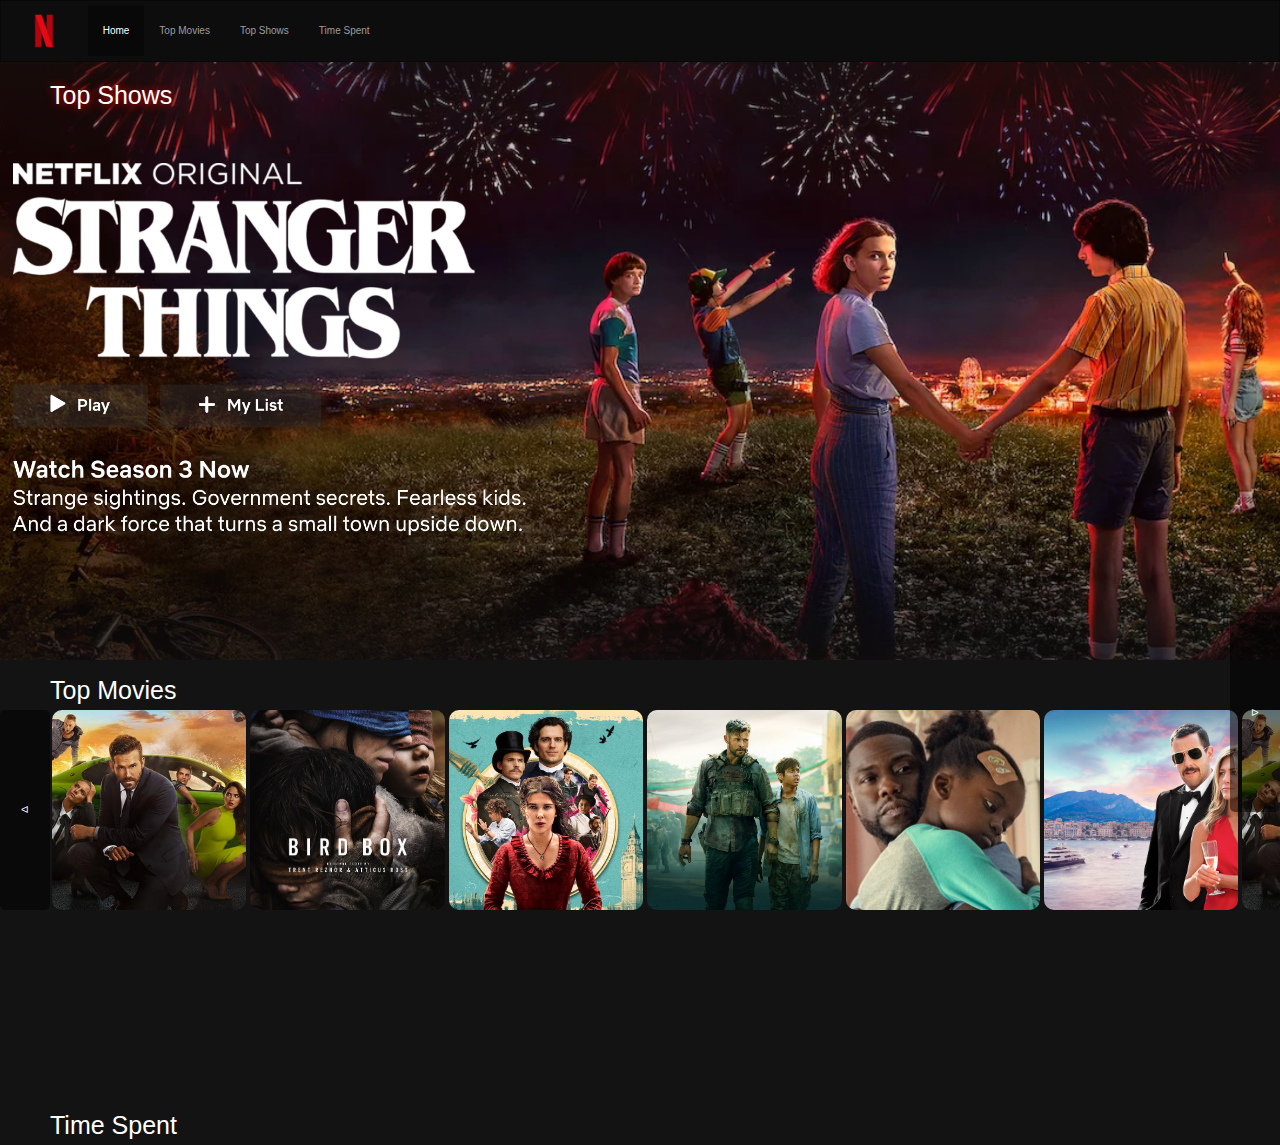
==== index.html @ de4f5b75 "fomatting home update" ====
<!DOCTYPE html>
<html lang="en">
<head>
	<title>Netflix Stats</title>
	<meta charset="utf-8">
  <meta name="viewport" content="width=device-width, initial-scale=1">
	<link rel="stylesheet" type="text/css" href="css/site.css">
	<!-- NOTE: jQuery Library -->
	<script src="https://code.jquery.com/jquery-3.4.1.min.js"></script>
	<script src="https://ajax.googleapis.com/ajax/libs/jquery/3.5.1/jquery.min.js"></script>
	<link rel="stylesheet" href="https://maxcdn.bootstrapcdn.com/bootstrap/3.4.1/css/bootstrap.min.css">
  <script src="https://ajax.googleapis.com/ajax/libs/jquery/3.5.1/jquery.min.js"></script>
  <script src="https://maxcdn.bootstrapcdn.com/bootstrap/3.4.1/js/bootstrap.min.js"></script>
	<script src="js/site.js" defer></script>
	<!-- NOTE: JS Popper & bootstrap -->
	<script src="https://cdnjs.cloudflare.com/ajax/libs/popper.js/1.14.7/umd/popper.min.js" integrity="sha384-UO2eT0CpHqdSJQ6hJty5KVphtPhzWj9WO1clHTMGa3JDZwrnQq4sF86dIHNDz0W1" crossorigin="anonymous"></script>
	<script src="https://stackpath.bootstrapcdn.com/bootstrap/4.3.1/js/bootstrap.min.js" integrity="sha384-JjSmVgyd0p3pXB1rRibZUAYoIIy6OrQ6VrjIEaFf/nJGzIxFDsf4x0xIM+B07jRM" crossorigin="anonymous"></script>
	<!-- NOTE: CSS Library -->
	<link rel="stylesheet" href="https://stackpath.bootstrapcdn.com/bootstrap/4.3.1/css/bootstrap.min.css" integrity="sha384-ggOyR0iXCbMQv3Xipma34MD+dH/1fQ784/j6cY/iJTQUOhcWr7x9JvoRxT2MZw1T" crossorigin="anonymous">
	<style>
    /* Make the image fully responsive */
    .carousel-inner img {
      width: 100%;
      height: 100%;
    }
  </style>
	<link rel="preconnect" href="https://fonts.googleapis.com">
	<link rel="preconnect" href="https://fonts.gstatic.com" crossorigin>
	<link href="https://fonts.googleapis.com/css2?family=Bebas+Neue&display=swap" rel="stylesheet">
</head>
<body id=home>

	<div id="content">
		<nav class="navbar navbar-inverse">
	  <div class="container-fluid">
	    <div class="navbar-header">
				<a class="navbar-brand" href="https://www.netflix.com/"><img src = img\Netflix-Logo-2006.png> </a>
	    </div>
	    <ul class="nav navbar-nav">
	      <li class="active"><a href="https://brookenicole51.github.io/netflix/index.html">Home</a></li>
	      <li><a href="https://brookenicole51.github.io/netflix/topmovies/index.html">Top Movies</a></li>
	      <li><a href="https://brookenicole51.github.io/netflix/topshows/index.html">Top Shows</a></li>
	      <li><a href="https://brookenicole51.github.io/netflix/timespent/index.html">Time Spent</a></li>
	    </ul>
		</div>
		</nav>
		</div>

	<main class="container-fluid">
		<div class="row" id="topshows">
			<a href="topshows/index.html"><img id="show" src="img/stranger.png" alt=""></a>
			<h1 class="tshow" id="h">Top Shows</h1>
		</div>

		<div class="row" id="topmovies">
			<h1 id="h">Top Movies</h1>
		</div>

		<div class="row">
			  <button type="button" id="moveLeft" class="btn-nav">
			    ᐊ
			  </button>
			  <div class="container-indicators" view="hidden">
			    <div class="indicator active" data-index=0></div>
			    <div class="indicator" data-index=1></div>
			    <div class="indicator" data-index=2></div>
			  </div>
			  <div class="slider" id="mySlider">
			    <div class="movie" id="movie0">
			      <a href="topmovies/index.html"><img src="img/Netflix-Logo-2006.png" alt="" srcset=""/></a>
			      <div class="description">
			        <div class="description__buttons-container">
			          <div class="description__button"><i class="fas fa-play"></i></div>
			          <div class="description__button"><i class="fas fa-plus"></i></div>
			          <div class="description__button"><i class="fas fa-thumbs-up"></i></div>
			          <div class="description__button"><i class="fas fa-thumbs-down"></i></div>
			          <div class="description__button"><i class="fas fa-chevron-down"></i></div>
			        </div>
			        <div class="description__text-container">
			          <span class="description__match">97% Match</span>
			          <span class="description__rating">TV-14</span>
			          <span class="description__length">2h 11m</span>
			          <br><br>
			          <span>Explosive</span>
			          <span>&middot;</span>
			          <span>Exciting</span>
			          <span>&middot;</span>
			          <span>Family</span>
			        </div>
			      </div>
			    </div>
			  </div>
			  <button type="button" id="moveRight" class="btn-nav">
			    ᐅ
			  </button>
		</div>

		<div class="row" id="timespent">
			<h1 id="h">Time Spent</h1>
		</div>

	</main>
</body>
</html>
---- css/site.css ----
/* NOTE: Sizing & Positioning NAV logo */
#logo {
  width: 50px;
}
a.navbar-brand{
padding: 8.335px
}

.navbar-inverse{
  background-color: #0d0d0e !important;
}
.navbar{
  border-radius: 0px !important;
  margin-bottom: 0px !important;
}


ul.nav.navbar-nav{
  flex-direction: row;
}

.navbar>.container-fluid{
  display: inline !important;
}


/* NOTE: Carousel CSS: https://www.cssscript.com/netflix-infinite-carousel/ */
:root {
  --movie-width: 15.5vw;
  --movie-height: 200px;
  --arrow-width: 50px;
/*  --slider-py: 135px;*/
}
@media only screen and (max-width: 1000px) {
  :root {
    --movie-width: 25vw;
  }
}

/*
*
* THE SLIDER CONTAINER
*
*********************************/
.slider {
  width: 100%;
  overflow-x: scroll;
  overflow-y: visible;
  white-space: nowrap;
  position: relative;
  padding-top: var(--slider-py);
  padding-bottom: var(--slider-py);
}

/*
*
* SLIDER INDICATORS
*
*********************************/
.container-indicators {
  width: 100px;
  position: absolute;
  right: 0;
  top: calc(var(--slider-py) - 60px);
  visibility: hidden;
}
.indicator {
  width: 15px;
  height: 2px;
  background-color: grey;
  display: inline-block;
}
.indicator.active {
  background-color: white;
}

/*
*
* MOVIE ELEMENTS!
*
*********************************/
.movie {
  width: var(--movie-width);
  height: var(--movie-height);
  display: inline-block;
  position: relative;
  color: white;
  padding: 0 2px;
  font-size: 0.8rem;
  transition: all 0.8s ease-in-out;
}

.movie:nth-of-type(1) {
  margin-left: var(--arrow-width);
}

.movie:hover {
  transform: scale(1.3);
  z-index: 2;
}

.movie img {
  object-fit: cover;
  height: 100%;
  width: 100%;
  border-radius: 10px;
}

.description {
  position: absolute;
  display: none;
  z-index: 9999;
  background-color: #272727;
  width: var(--movie-width);
  margin-top: -10px;
  padding: 10px 0;
  border-bottom-left-radius: 10px;
  border-bottom-right-radius: 10px;
}

/* Make description visible when movie is hovered */
.movie:hover > .description {
  display: block;
}

.movie:hover > img {
  border-bottom-left-radius: 0;
  border-bottom-right-radius: 0;
}

.description__buttons-container {
  display: flex;
  flex-direction: row;
  padding: 10px;
}

.description__text-container {
  padding: 10px;
}

.description__match {
  color: green;
}

.description__rating {
  outline: 1px solid white;
  padding: 0 3px;
  margin: 0 5px;
}

.description__button {
  display: flex;
  align-items: center;
  justify-content: center;
  width: 20px;
  height: 20px;
  border: 2px solid white;
  text-align: center;
  font-size: 8px;
  margin-right: 5px;
  border-radius: 100%;
}

.description__button:hover {
  border-color: grey;
  color: grey;
  cursor: pointer;
}

.description__button:nth-of-type(5) {
  margin-left: auto;
  margin-right: 0;
}

/*
*
* BUTTONS
*
*********************************/
.btn-nav {
  width: var(--arrow-width);
  height: var(--movie-height);
  border-radius: 5px;
  position: absolute;
  /*bottom: 0;*/
  background-color: rgba(0, 0, 0, 0.5);
  outline: none;
  border: none;
  color: white;
  top: var(--slider-py);
  z-index: 5;
  visibility: visible;
}

button#moveRight.btn-nav{
  top: 612px;
}

#moveLeft {
  left: 0;
}

#moveRight {
  right: 0;
}

.container:hover .btn-nav,
.container:hover .container-indicators {
  visibility: visible;
}

div#mySlider.slider{
  padding-bottom: 200px;
}

img {
  width: 50px;
  margin-bottom: 15px;

}

/* NOTE: Styling background */
body#home {
  background-color: #131314 !important;
}
h1#h{
  color: white;
  margin-left: 50px;
}
h1.tshow{
  position: absolute;
  top: 80px !important;
  z-index: 1;
  text-shadow: 1px 1px 10px red;
}

img#show{
  width: 100% !important;
}
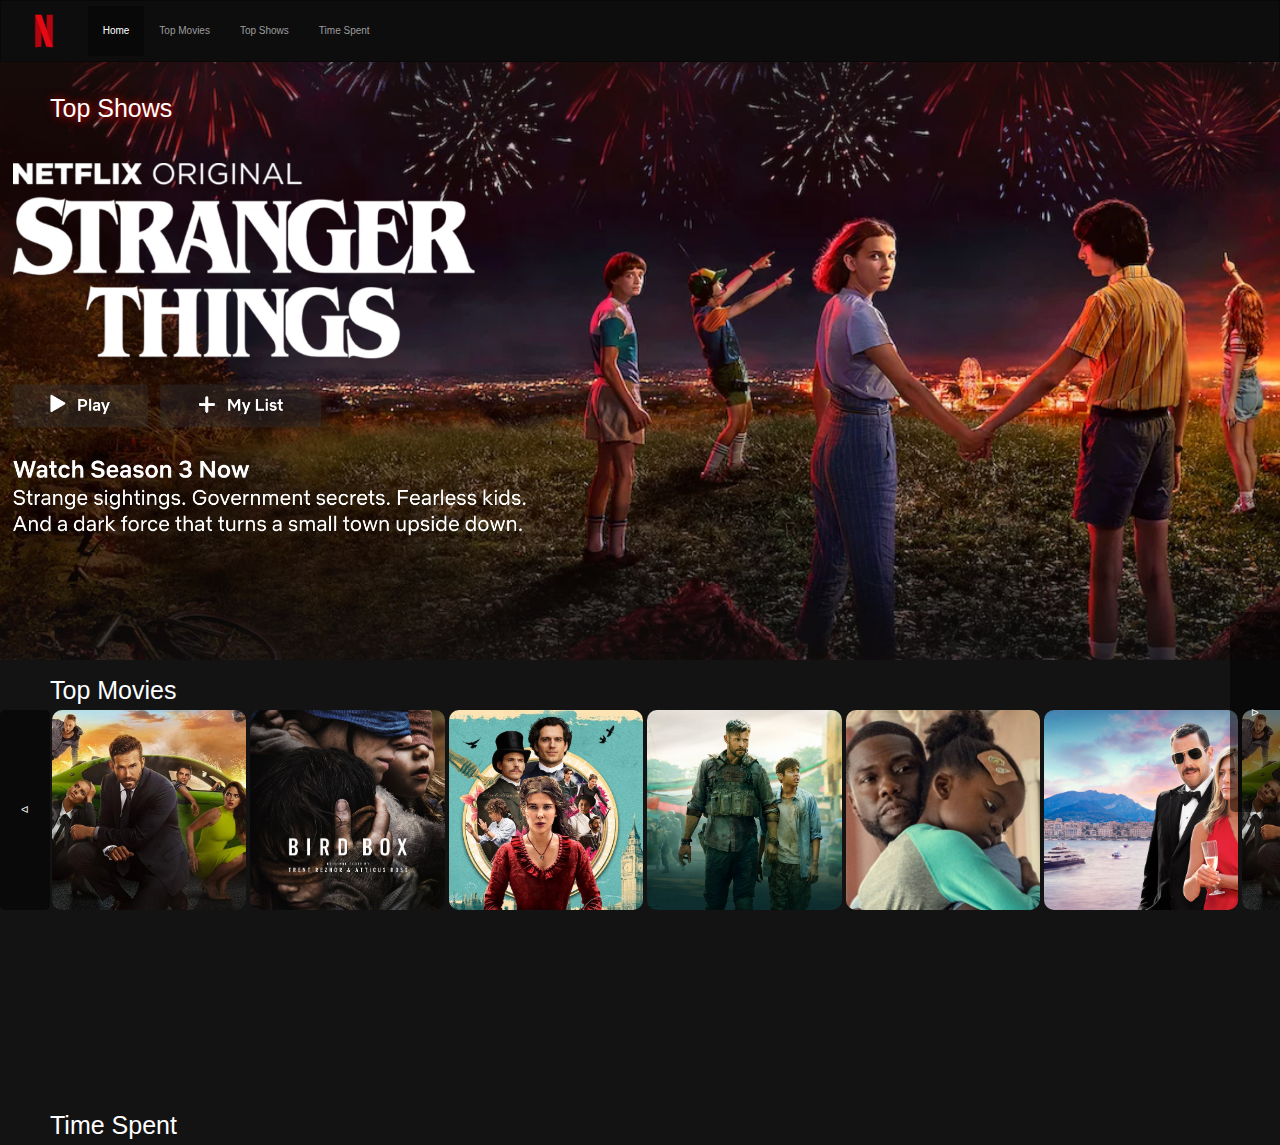
==== commit d8fad8e2: "update" ====
--- a/index.html
+++ b/index.html
@@ -50,7 +50,9 @@
 	<main class="container-fluid">
 		<div class="row" id="topshows">
 			<a href="topshows/index.html"><img id="show" src="img/stranger.png" alt=""></a>
-			<h1 class="tshow" id="h">Top Shows</h1>
+			<div class="">
+				<h1 class="tshow" id="h">Top Shows</h1>
+			</div>
 		</div>
 
 		<div class="row" id="topmovies">
--- a/css/site.css
+++ b/css/site.css
@@ -228,9 +228,12 @@
   color: white;
   margin-left: 50px;
 }
+#topshows{
+  position: relative;
+}
 h1.tshow{
   position: absolute;
-  top: 80px !important;
+  top:5% !important;
   z-index: 1;
   text-shadow: 1px 1px 10px red;
 }
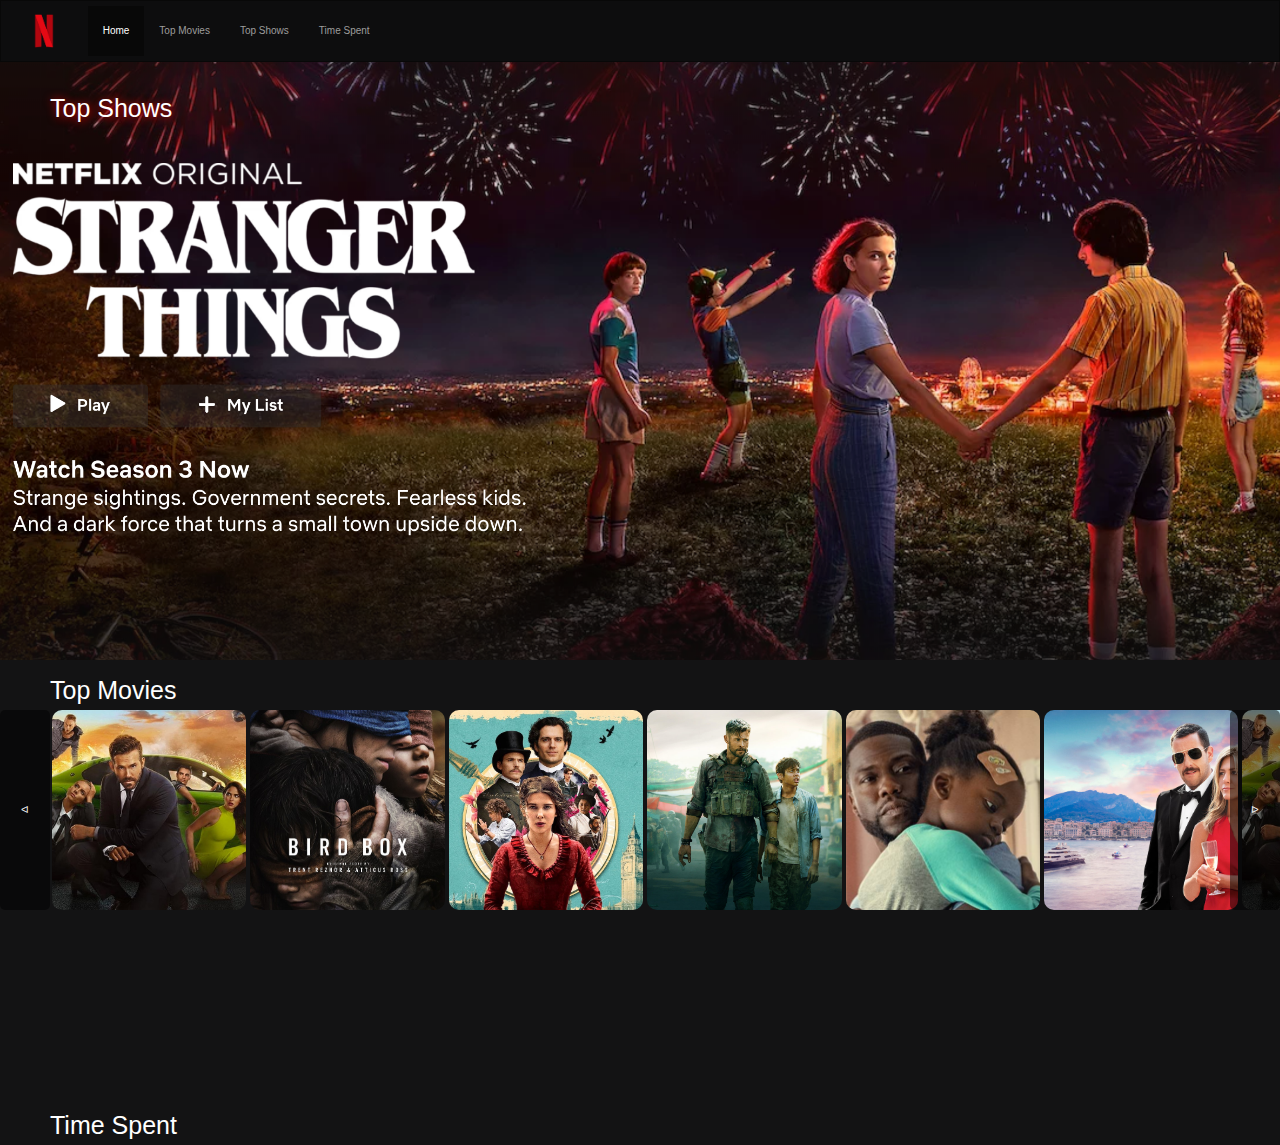
==== commit 0873364c: "h" ====
--- a/index.html
+++ b/index.html
@@ -59,7 +59,7 @@
 			<h1 id="h">Top Movies</h1>
 		</div>
 
-		<div class="row">
+		<div class="row" id="carousel">
 			  <button type="button" id="moveLeft" class="btn-nav">
 			    ᐊ
 			  </button>
--- a/css/site.css
+++ b/css/site.css
@@ -194,7 +194,7 @@
 }
 
 button#moveRight.btn-nav{
-  top: 612px;
+  top: 0px;
 }
 
 #moveLeft {
@@ -238,6 +238,10 @@
   text-shadow: 1px 1px 10px red;
 }
 
+div#carousel{
+  position: relative;
+}
+
 img#show{
   width: 100% !important;
 }
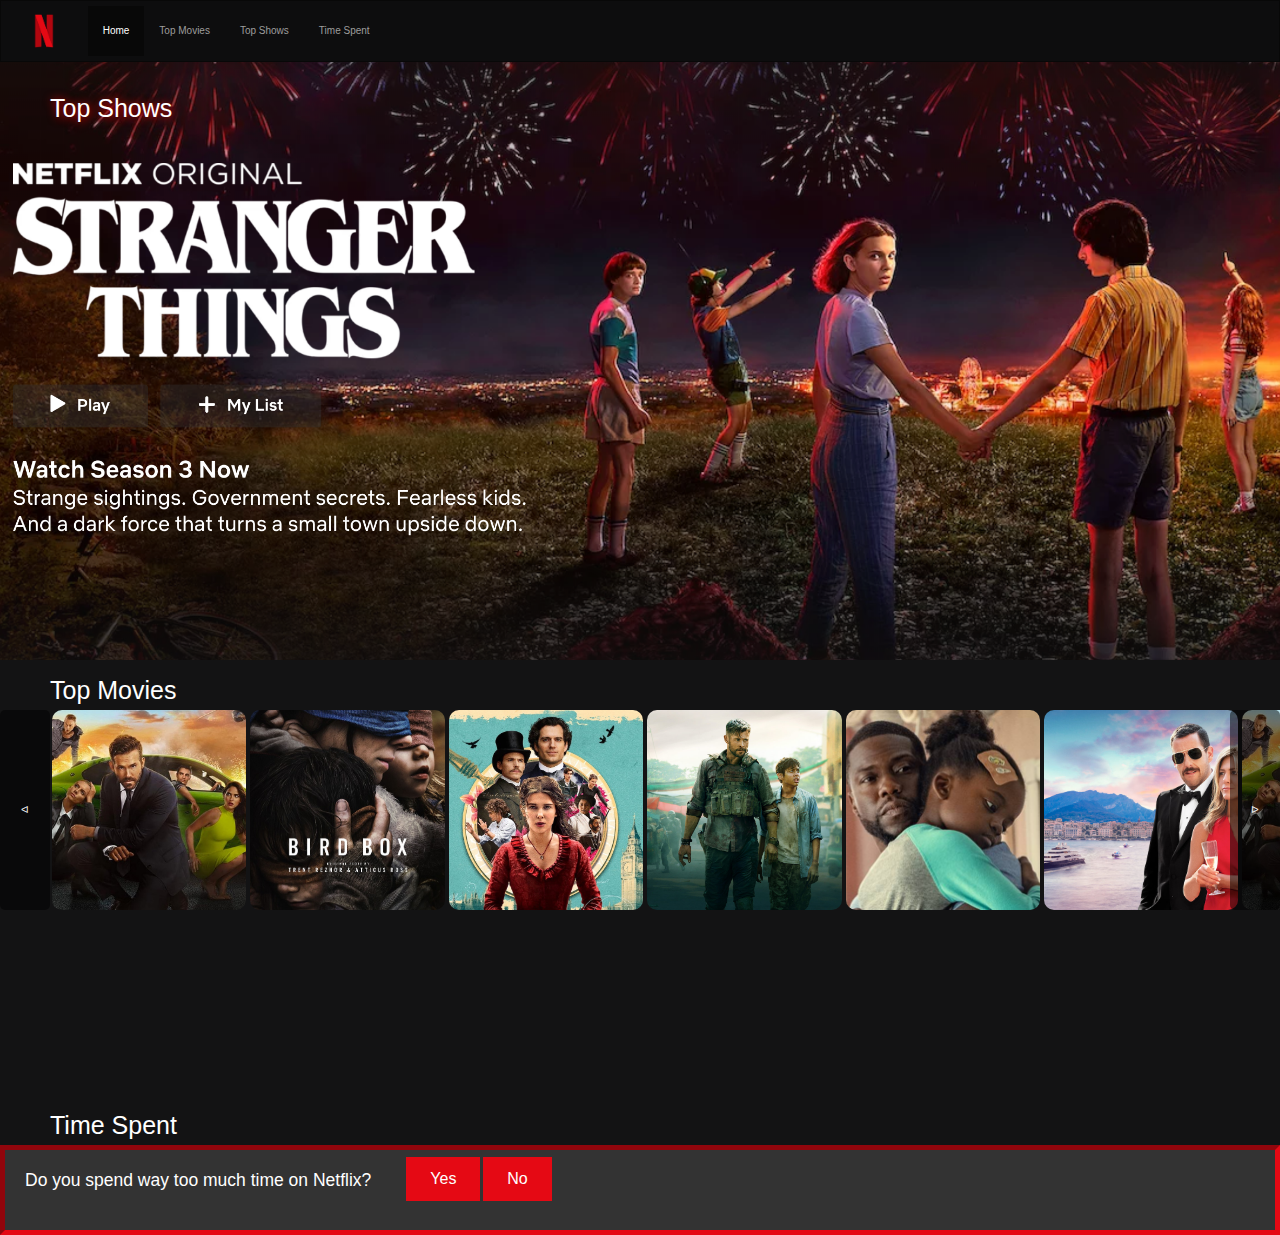
==== commit 50b90222: "Timespent home update" ====
--- a/index.html
+++ b/index.html
@@ -101,6 +101,13 @@
 		<div class="row" id="timespent">
 			<h1 id="h">Time Spent</h1>
 		</div>
+			<div class="row" id="question">
+				<h3 id="h">Do you spend way too much time on Netflix?</h3>
+					<div class="col">
+						<button type="button" id="butt1">Yes</button>
+						<button type="button" id="butt2">No</button>
+					</div>
+			</div>
 
 	</main>
 </body>
--- a/css/site.css
+++ b/css/site.css
@@ -228,6 +228,11 @@
   color: white;
   margin-left: 50px;
 }
+h3#h{
+  color: white;
+  margin: 20px;
+
+}
 #topshows{
   position: relative;
 }
@@ -245,3 +250,22 @@
 img#show{
   width: 100% !important;
 }
+
+div#question.row{
+  height:10vh;
+  width: 100vw;
+  border: 5px inset #E50914 !important;
+  background-color: #333;
+}
+
+button#butt1, button#butt2{
+background-color: #e50914; /* Red */
+border: none;
+color: white;
+padding: 10px 24px;
+text-align: center;
+text-decoration: none;
+display: inline-block;
+font-size: 16px;
+margin-top: 7px;
+}
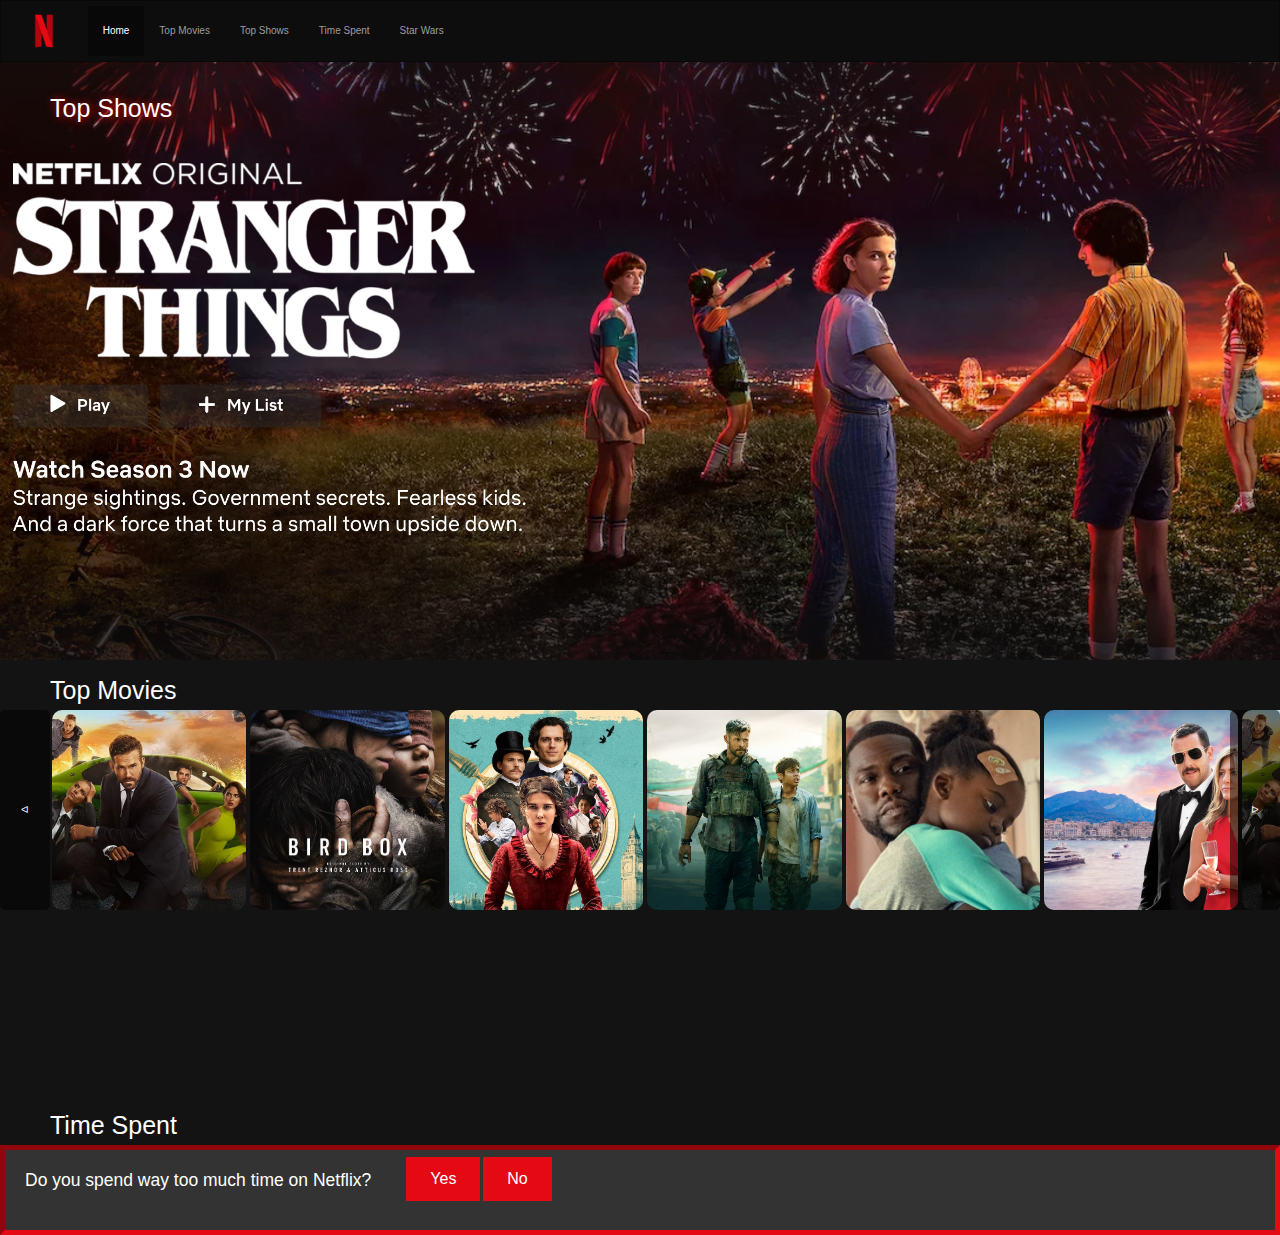
==== commit 4a43f60b: "g" ====
--- a/index.html
+++ b/index.html
@@ -42,6 +42,7 @@
 	      <li><a href="https://brookenicole51.github.io/netflix/topmovies/index.html">Top Movies</a></li>
 	      <li><a href="https://brookenicole51.github.io/netflix/topshows/index.html">Top Shows</a></li>
 	      <li><a href="https://brookenicole51.github.io/netflix/timespent/index.html">Time Spent</a></li>
+				<li><a href="https://brookenicole51.github.io/netflix/starwars/index.html">Star Wars</a></li>
 	    </ul>
 		</div>
 		</nav>
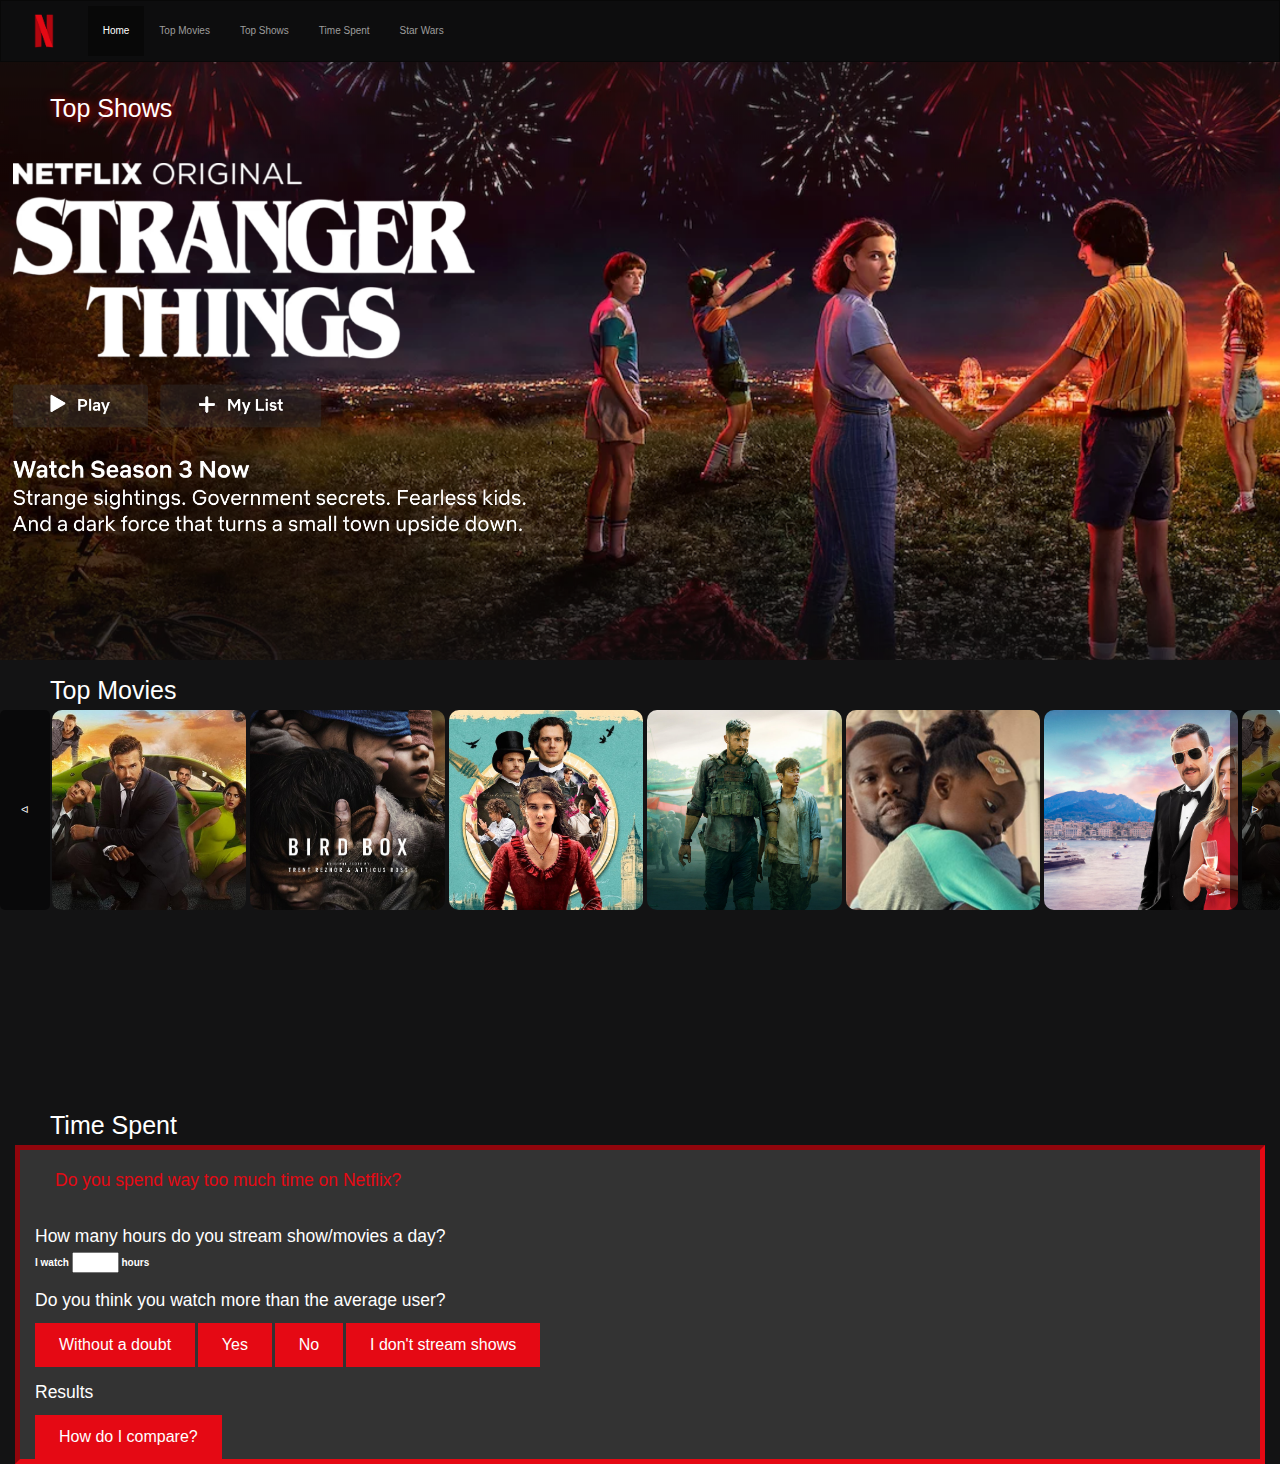
==== commit 435f5d86: "final update v1" ====
--- a/index.html
+++ b/index.html
@@ -102,12 +102,40 @@
 		<div class="row" id="timespent">
 			<h1 id="h">Time Spent</h1>
 		</div>
-			<div class="row" id="question">
+			<div class="col" id="question">
 				<h3 id="h">Do you spend way too much time on Netflix?</h3>
-					<div class="col">
-						<button type="button" id="butt1">Yes</button>
-						<button type="button" id="butt2">No</button>
+				<div id="output">
+
+				</div>
+				<br>
+				<div id="questions">
+					<div id="question1">
+						<h3 id="q1">How many hours do you stream show/movies a day?</h3>
 					</div>
+
+					<div>
+						<form action="/lab.js">
+							<label for="timeSpent">I watch</label>
+			  			<input type="number" id="timeSpent" name="timeSpent" min="0" max="24">
+							<label for="timeSpent">hours</label>
+						</form>
+					</div>
+					<br>
+					<div id="question2">
+						<h3 id="q2">Do you think you watch more than the average user?</h3>
+						<button type="button" name="button" id="yep">Without a doubt</button>
+						<button type="button" name="button" id="yes">Yes</button>
+						<button type="button" name="button" id="no">No</button>
+						<button type="button" name="button" id="nope">I don't stream shows</button>
+					</div>
+
+					<br>
+					<div id="finalbutton">
+						<h3 id="r">Results</h3>
+						<button type="button" name="button" id="final">How do I compare?</button>
+					</div>
+
+				</div>
 			</div>
 
 	</main>
--- a/css/site.css
+++ b/css/site.css
@@ -229,10 +229,14 @@
   margin-left: 50px;
 }
 h3#h{
-  color: white;
+  color: #e50914;
   margin: 20px;
 
 }
+h3#q1, h3#q2, h3#r, label {
+  color: white;
+}
+
 #topshows{
   position: relative;
 }
@@ -251,14 +255,15 @@
   width: 100% !important;
 }
 
-div#question.row{
-  height:10vh;
+div#question.col{
+  height:100%;
   width: 100vw;
   border: 5px inset #E50914 !important;
   background-color: #333;
-}
-
-button#butt1, button#butt2{
+  overflow-x: visible;
+}
+
+button#yes, button#yep, button#no, button#nope, button#final{
 background-color: #e50914; /* Red */
 border: none;
 color: white;
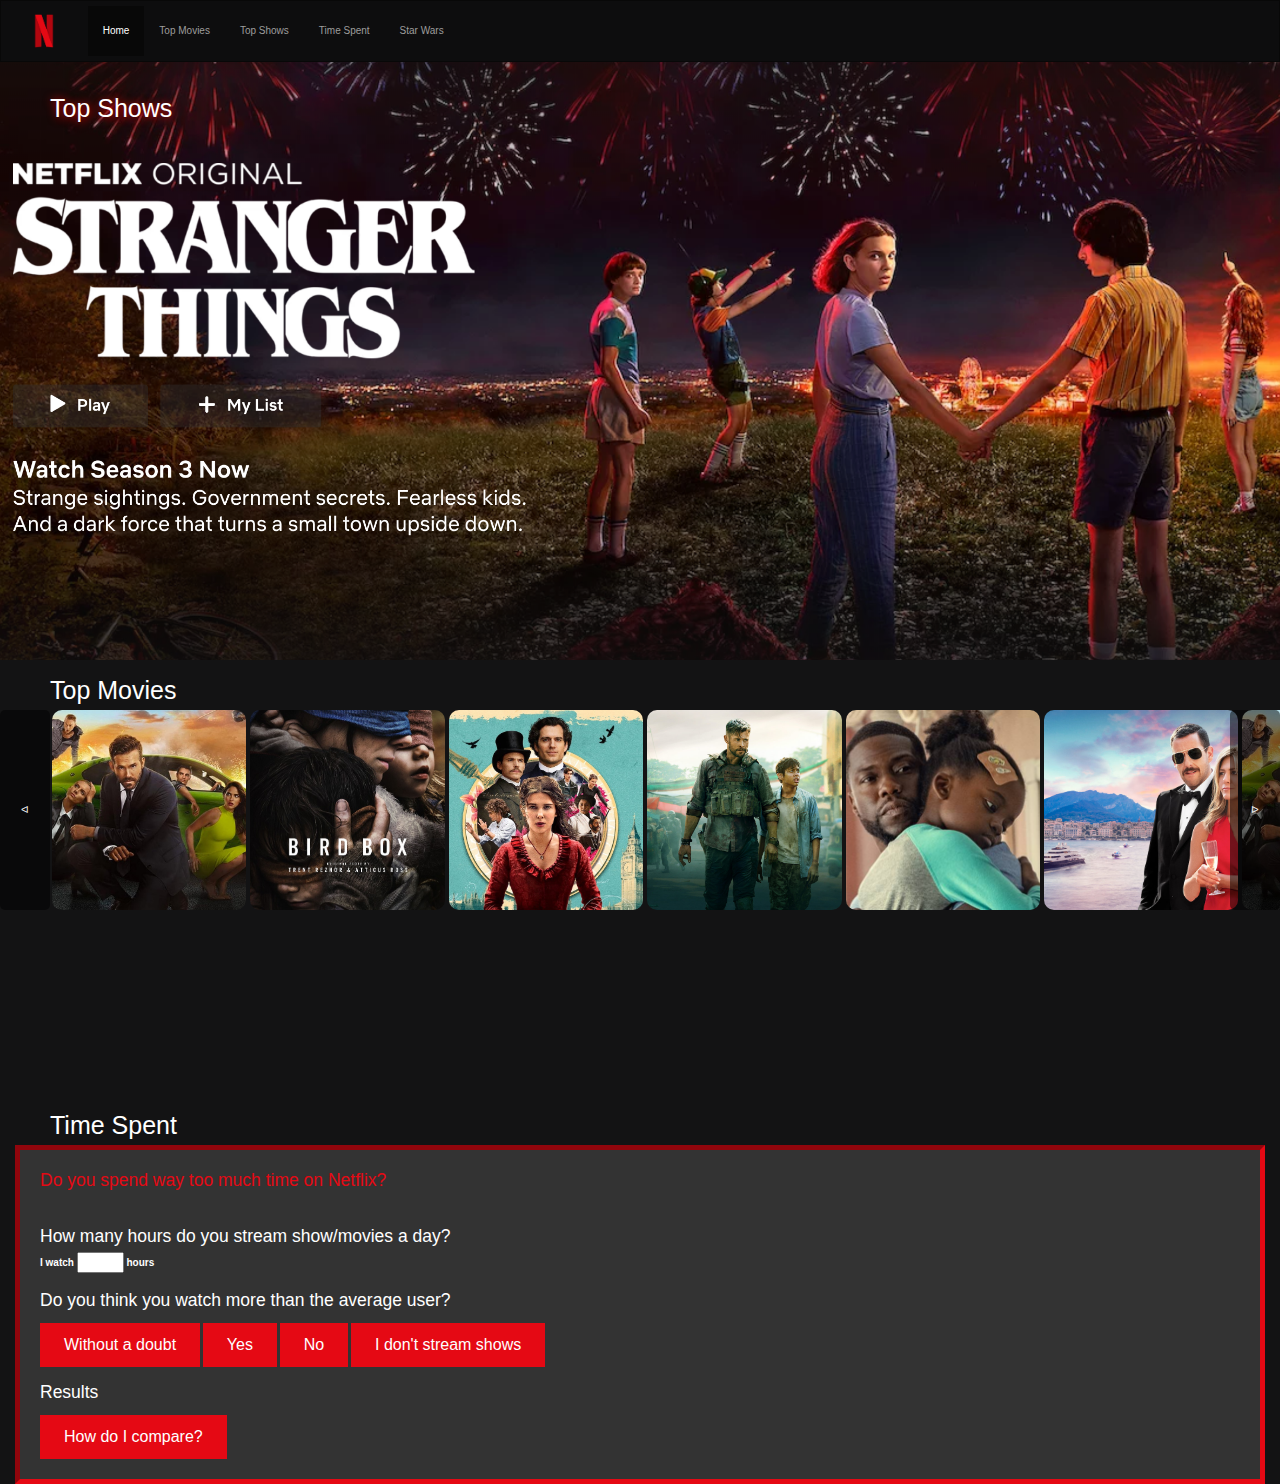
==== commit 17d0e116: "final home v2" ====
--- a/index.html
+++ b/index.html
@@ -104,6 +104,7 @@
 		</div>
 			<div class="col" id="question">
 				<h3 id="h">Do you spend way too much time on Netflix?</h3>
+				<br> 
 				<div id="output">
 
 				</div>
--- a/css/site.css
+++ b/css/site.css
@@ -230,8 +230,6 @@
 }
 h3#h{
   color: #e50914;
-  margin: 20px;
-
 }
 h3#q1, h3#q2, h3#r, label {
   color: white;
@@ -261,6 +259,13 @@
   border: 5px inset #E50914 !important;
   background-color: #333;
   overflow-x: visible;
+  padding: 20px;
+}
+
+div#output{
+  color: white;
+  font-size: 1.5em;
+  font-weight: bold;
 }
 
 button#yes, button#yep, button#no, button#nope, button#final{
